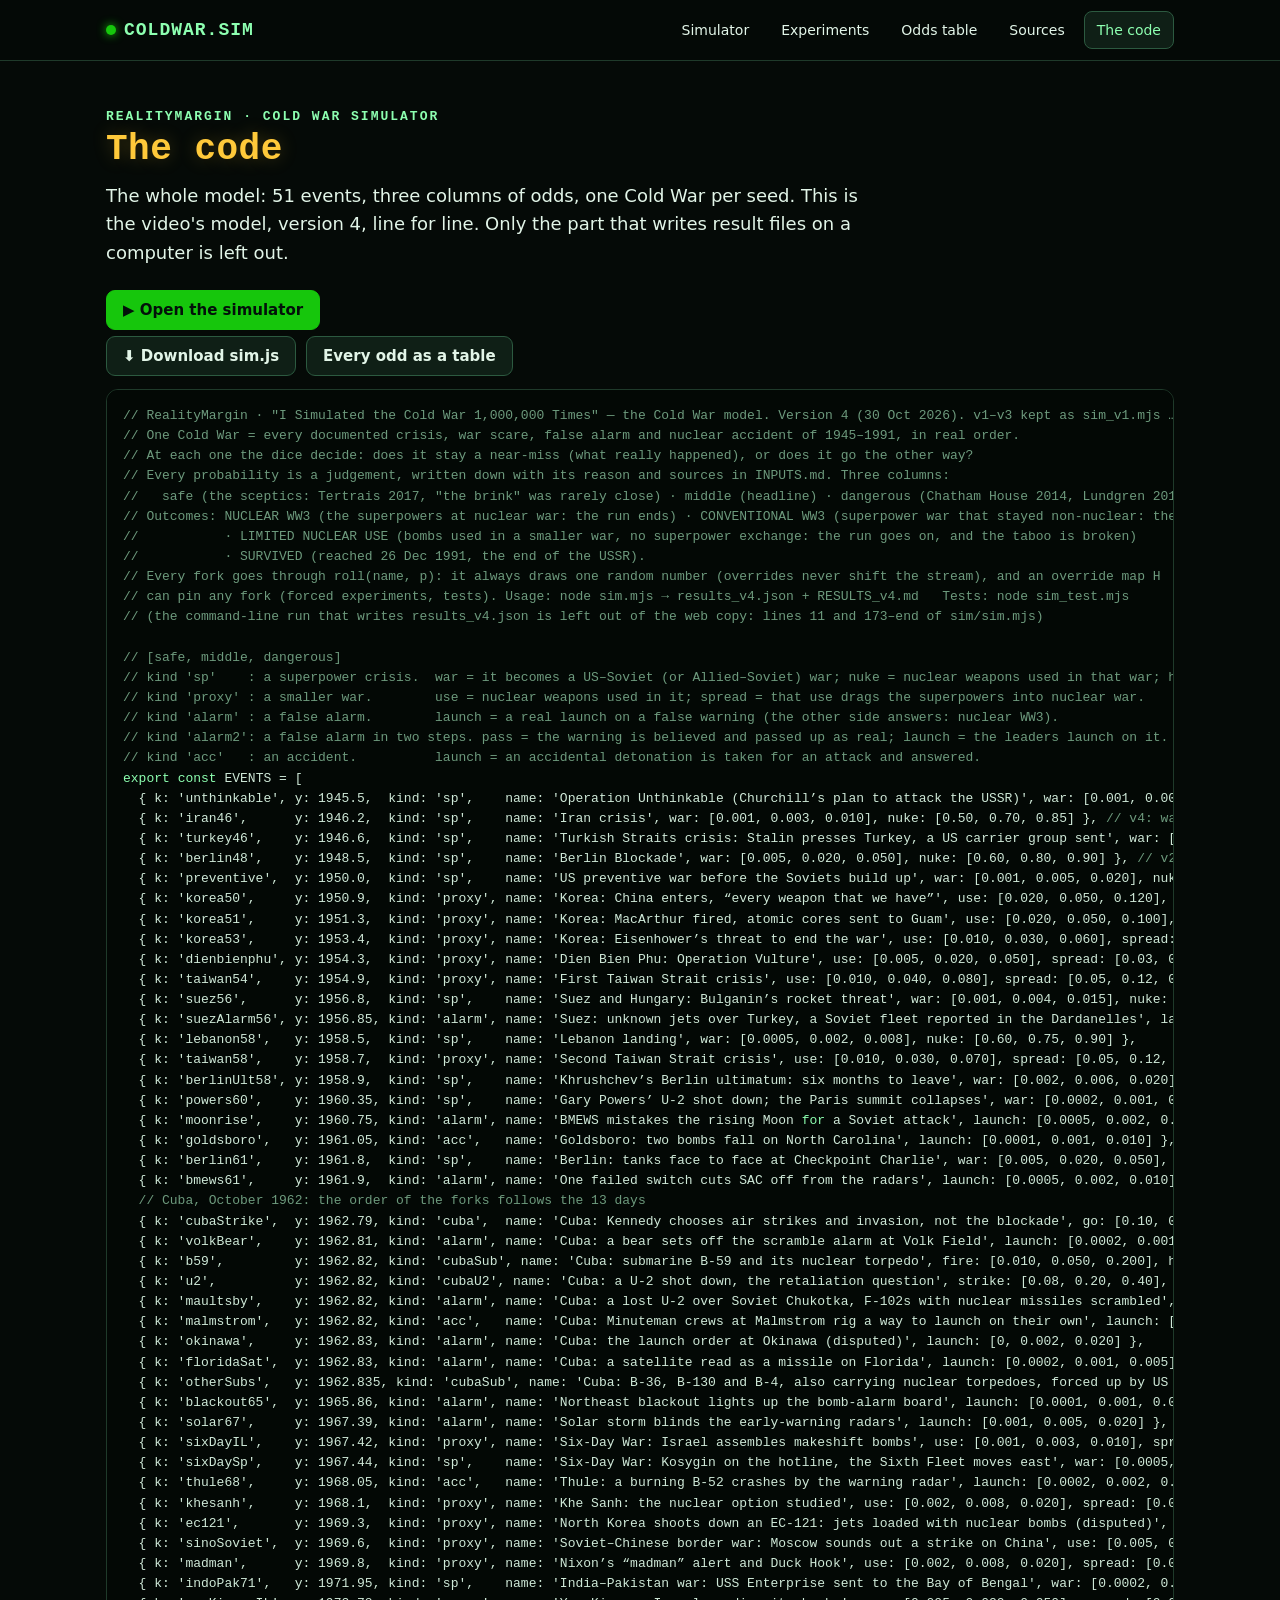
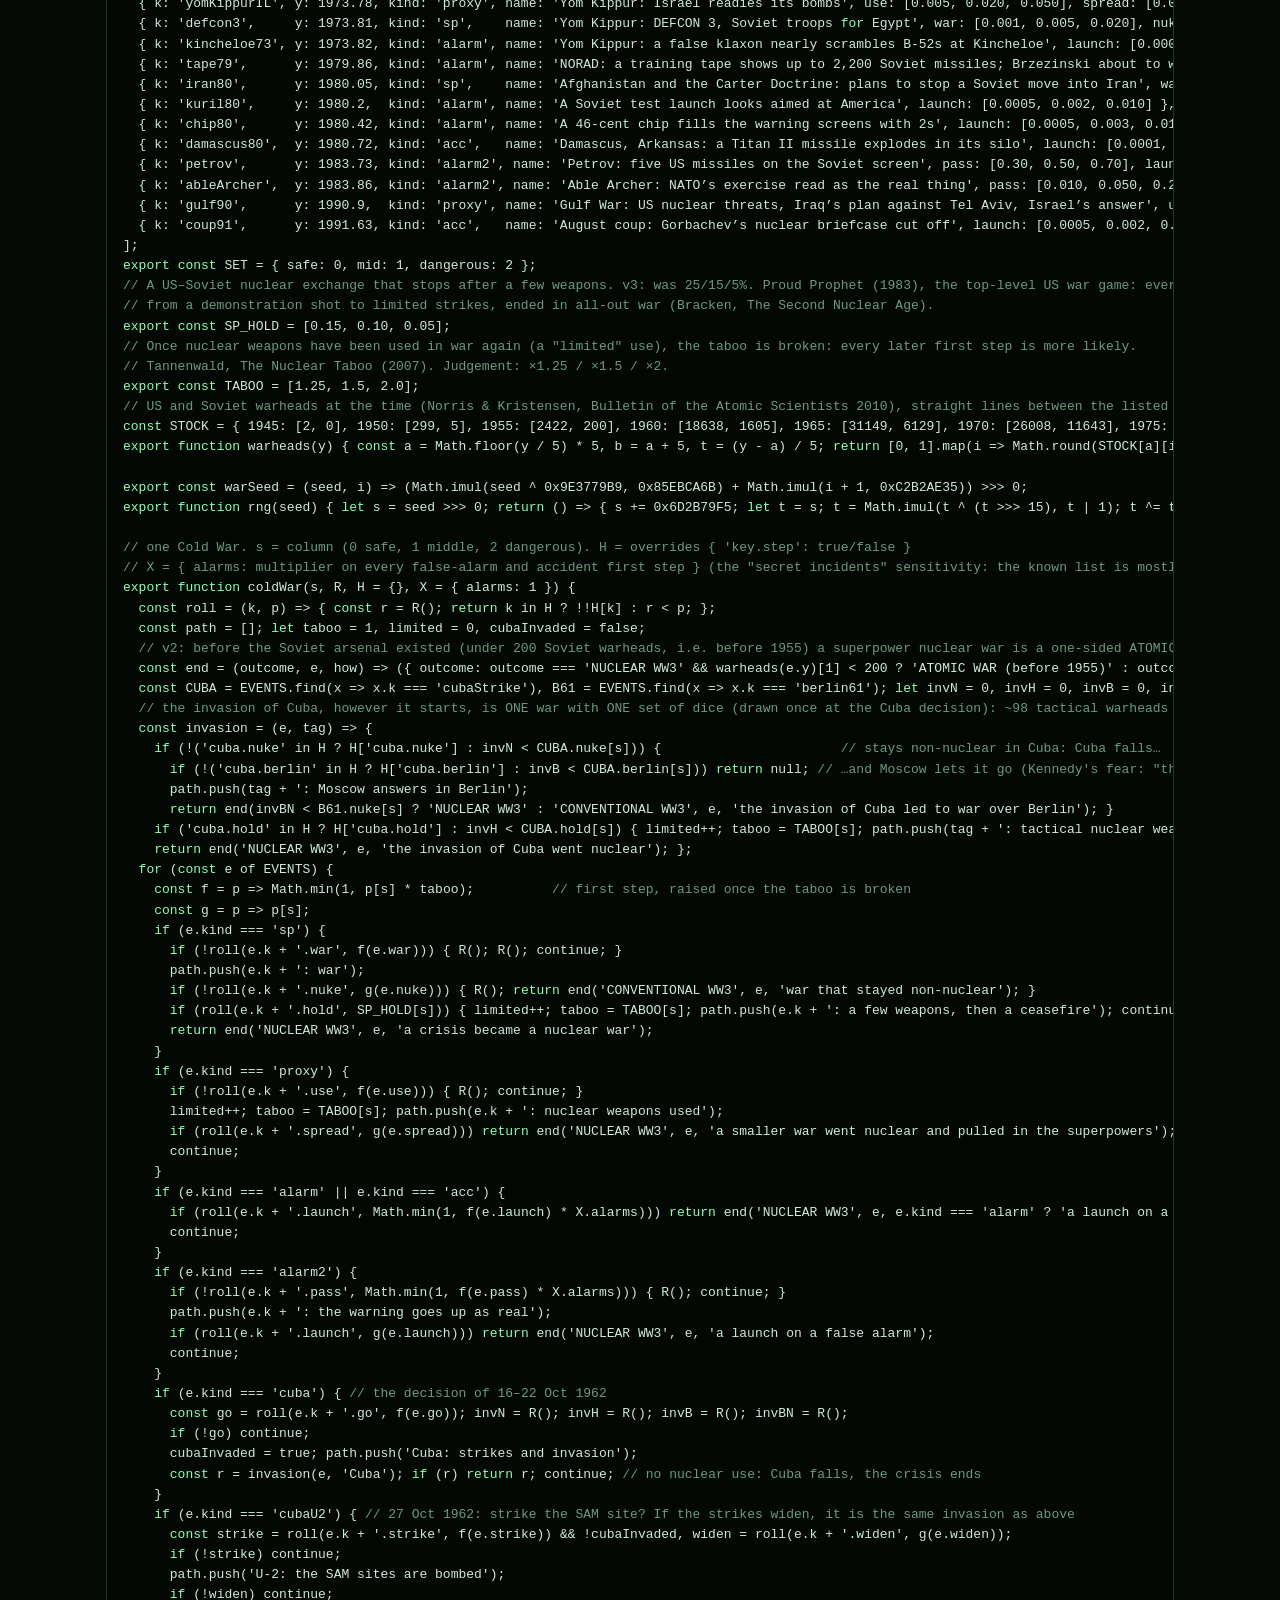
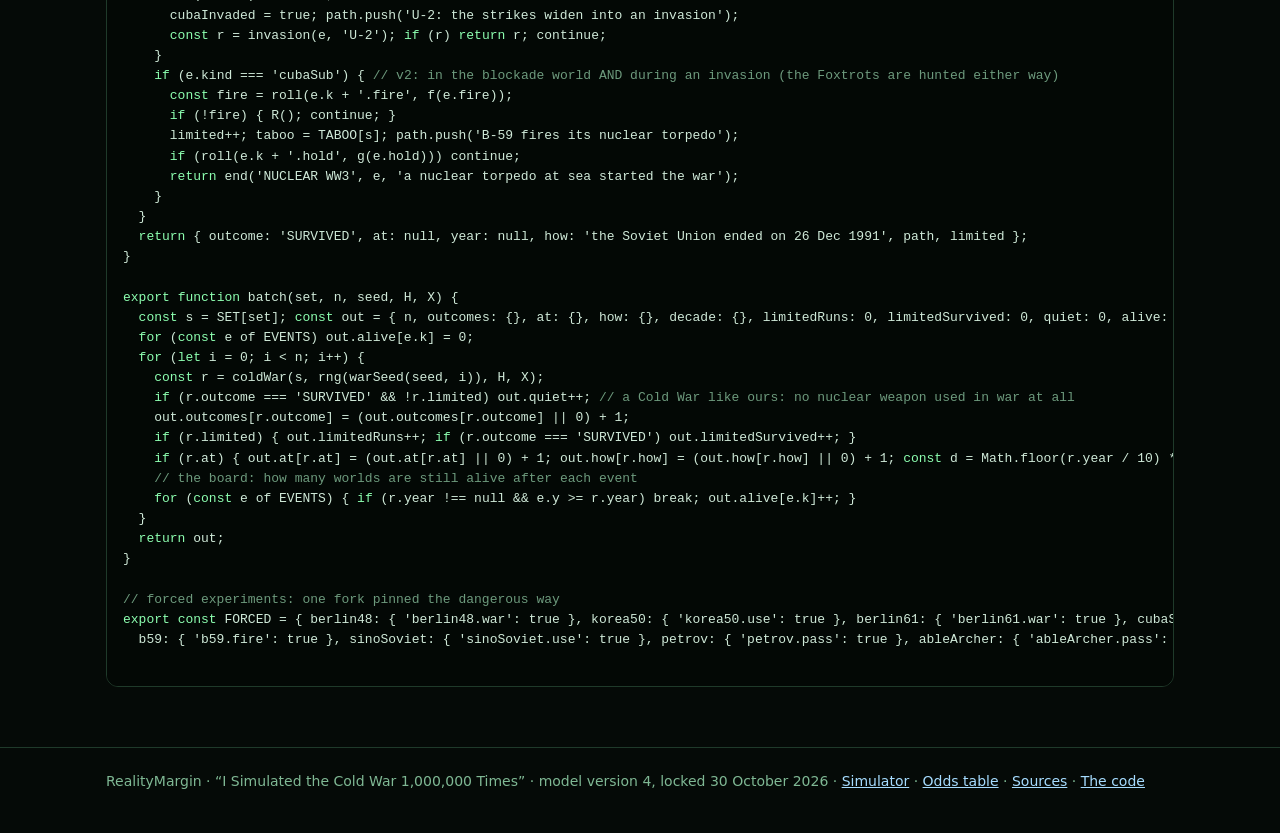
==== run-it-yourself/code.html @ 9ee08ceb "Add files via upload" ====
<!doctype html>
<html lang="en"><head><meta charset="utf-8"><meta name="viewport" content="width=device-width, initial-scale=1"><title>The code · Cold War Simulator</title>
<link rel="icon" href="data:image/svg+xml,%3Csvg xmlns='http://www.w3.org/2000/svg' viewBox='0 0 32 32'%3E%3Crect width='32' height='32' rx='6' fill='%23050a07'/%3E%3Cpath d='M6 22h20M10 22V12M16 22V7M22 22v-6' stroke='%238dffb0' stroke-width='3' stroke-linecap='round'/%3E%3C/svg%3E"><link rel="stylesheet" href="site.css"></head><body>
<header class="nav"><div class="wrap navin"><a class="brand" href="index.html"><span class="dot"></span>COLDWAR.SIM</a><nav><a class="navbtn" href="index.html">Simulator</a><a class="navbtn" href="index.html#experiments">Experiments</a><a class="navbtn" href="odds.html">Odds table</a><a class="navbtn" href="sources.html">Sources</a><a class="navbtn on" href="code.html">The code</a></nav></div></header>
<main class="wrap doc"><section class="hero" style="padding-bottom:0"><p class="kicker">REALITYMARGIN · COLD WAR SIMULATOR</p><h1>The code</h1><p class="lead">The whole model: 51 events, three columns of odds, one Cold War per seed. This is the video's model, version 4, line for line. Only the part that writes result files on a computer is left out.</p>
<div class="row"><a class="btn primary" href="index.html#sim">▶ Open the simulator</a></div></section>
<div class="row" style="margin:6px 0 12px"><a class="btn" href="sim.js" download>⬇ Download sim.js</a><a class="btn" href="odds.html">Every odd as a table</a></div><pre class="code"><span class="c">// RealityMargin · "I Simulated the Cold War 1,000,000 Times" — the Cold War model. Version 4 (30 Oct 2026). v1–v3 kept as sim_v1.mjs … sim_v3.mjs.</span>
<span class="c">// One Cold War = every documented crisis, war scare, false alarm and nuclear accident of 1945–1991, in real order.</span>
<span class="c">// At each one the dice decide: does it stay a near-miss (what really happened), or does it go the other way?</span>
<span class="c">// Every probability is a judgement, written down with its reason and sources in INPUTS.md. Three columns:</span>
<span class="c">//   safe (the sceptics: Tertrais 2017, "the brink" was rarely close) · middle (headline) · dangerous (Chatham House 2014, Lundgren 2013).</span>
<span class="c">// Outcomes: NUCLEAR WW3 (the superpowers at nuclear war: the run ends) · CONVENTIONAL WW3 (superpower war that stayed non-nuclear: the run ends)</span>
<span class="c">//           · LIMITED NUCLEAR USE (bombs used in a smaller war, no superpower exchange: the run goes on, and the taboo is broken)</span>
<span class="c">//           · SURVIVED (reached 26 Dec 1991, the end of the USSR).</span>
<span class="c">// Every fork goes through roll(name, p): it always draws one random number (overrides never shift the stream), and an override map H</span>
<span class="c">// can pin any fork (forced experiments, tests). Usage: node sim.mjs → results_v4.json + RESULTS_v4.md   Tests: node sim_test.mjs</span>
<span class="c">// (the command-line run that writes results_v4.json is left out of the web copy: lines 11 and 173–end of sim/sim.mjs)</span>

<span class="c">// [safe, middle, dangerous]</span>
<span class="c">// kind 'sp'    : a superpower crisis.  war = it becomes a US–Soviet (or Allied–Soviet) war; nuke = nuclear weapons used in that war; hold = the exchange stops after a few weapons.</span>
<span class="c">// kind 'proxy' : a smaller war.        use = nuclear weapons used in it; spread = that use drags the superpowers into nuclear war.</span>
<span class="c">// kind 'alarm' : a false alarm.        launch = a real launch on a false warning (the other side answers: nuclear WW3).</span>
<span class="c">// kind 'alarm2': a false alarm in two steps. pass = the warning is believed and passed up as real; launch = the leaders launch on it.</span>
<span class="c">// kind 'acc'   : an accident.          launch = an accidental detonation is taken for an attack and answered.</span>
<span class="k">export</span> <span class="k">const</span> EVENTS = [
  { k: 'unthinkable', y: 1945.5,  kind: 'sp',    name: 'Operation Unthinkable (Churchill’s plan to attack the USSR)', war: [0.001, 0.003, 0.010], nuke: [0.60, 0.80, 0.90] },
  { k: 'iran46',      y: 1946.2,  kind: 'sp',    name: 'Iran crisis', war: [0.001, 0.003, 0.010], nuke: [0.50, 0.70, 0.85] }, <span class="c">// v4: war 0.5%→0.3% (Truman's "ultimatum" never existed; settled by diplomacy by May 1946)</span>
  { k: 'turkey46',    y: 1946.6,  kind: 'sp',    name: 'Turkish Straits crisis: Stalin presses Turkey, a US carrier group sent', war: [0.0005, 0.002, 0.008], nuke: [0.50, 0.70, 0.85] }, <span class="c">// v3 new (Tertrais 2017 crisis list)</span>
  { k: 'berlin48',    y: 1948.5,  kind: 'sp',    name: 'Berlin Blockade', war: [0.005, 0.020, 0.050], nuke: [0.60, 0.80, 0.90] }, <span class="c">// v2: was 1/3/6% (no shot was ever fired at the airlift)</span>
  { k: 'preventive',  y: 1950.0,  kind: 'sp',    name: 'US preventive war before the Soviets build up', war: [0.001, 0.005, 0.020], nuke: [1, 1, 1] }, <span class="c">// v2: was 0.2/1/3%</span>
  { k: 'korea50',     y: 1950.9,  kind: 'proxy', name: 'Korea: China enters, “every weapon that we have”', use: [0.020, 0.050, 0.120], spread: [0.05, 0.15, 0.30] }, <span class="c">// v2: use was 3/7/15% (no bombs sent to Korea in 1950). v3: spread was 10/20/35% (Stalin kept his airmen covert)</span>
  { k: 'korea51',     y: 1951.3,  kind: 'proxy', name: 'Korea: MacArthur fired, atomic cores sent to Guam', use: [0.020, 0.050, 0.100], spread: [0.05, 0.15, 0.30] }, <span class="c">// v3: spread as above</span>
  { k: 'korea53',     y: 1953.4,  kind: 'proxy', name: 'Korea: Eisenhower’s threat to end the war', use: [0.010, 0.030, 0.060], spread: [0.05, 0.12, 0.25] },
  { k: 'dienbienphu', y: 1954.3,  kind: 'proxy', name: 'Dien Bien Phu: Operation Vulture', use: [0.005, 0.020, 0.050], spread: [0.03, 0.08, 0.15] }, <span class="c">// v4: use 3%→2% (Eisenhower required Britain and Congress; Britain refused)</span>
  { k: 'taiwan54',    y: 1954.9,  kind: 'proxy', name: 'First Taiwan Strait crisis', use: [0.010, 0.040, 0.080], spread: [0.05, 0.12, 0.25] },
  { k: 'suez56',      y: 1956.8,  kind: 'sp',    name: 'Suez and Hungary: Bulganin’s rocket threat', war: [0.001, 0.004, 0.015], nuke: [0.60, 0.75, 0.90] },
  { k: 'suezAlarm56', y: 1956.85, kind: 'alarm', name: 'Suez: unknown jets over Turkey, a Soviet fleet reported in the Dardanelles', launch: [0.0002, 0.001, 0.005] }, <span class="c">// v3 new (NORAD's simultaneous false reports, 5 Nov 1956)</span>
  { k: 'lebanon58',   y: 1958.5,  kind: 'sp',    name: 'Lebanon landing', war: [0.0005, 0.002, 0.008], nuke: [0.60, 0.75, 0.90] },
  { k: 'taiwan58',    y: 1958.7,  kind: 'proxy', name: 'Second Taiwan Strait crisis', use: [0.010, 0.030, 0.070], spread: [0.05, 0.12, 0.25] },
  { k: 'berlinUlt58', y: 1958.9,  kind: 'sp',    name: 'Khrushchev’s Berlin ultimatum: six months to leave', war: [0.002, 0.006, 0.020], nuke: [0.60, 0.75, 0.90] }, <span class="c">// v3 new</span>
  { k: 'powers60',    y: 1960.35, kind: 'sp',    name: 'Gary Powers’ U-2 shot down; the Paris summit collapses', war: [0.0002, 0.001, 0.005], nuke: [0.60, 0.75, 0.90] }, <span class="c">// v3 new</span>
  { k: 'moonrise',    y: 1960.75, kind: 'alarm', name: 'BMEWS mistakes the rising Moon <span class="k">for</span> a Soviet attack', launch: [0.0005, 0.002, 0.010] },
  { k: 'goldsboro',   y: 1961.05, kind: 'acc',   name: 'Goldsboro: two bombs fall on North Carolina', launch: [0.0001, 0.001, 0.010] },
  { k: 'berlin61',    y: 1961.8,  kind: 'sp',    name: 'Berlin: tanks face to face at Checkpoint Charlie', war: [0.005, 0.020, 0.050], nuke: [0.60, 0.75, 0.90] },
  { k: 'bmews61',     y: 1961.9,  kind: 'alarm', name: 'One failed switch cuts SAC off from the radars', launch: [0.0005, 0.002, 0.010] },
  <span class="c">// Cuba, October 1962: the order of the forks follows the 13 days</span>
  { k: 'cubaStrike',  y: 1962.79, kind: 'cuba',  name: 'Cuba: Kennedy chooses air strikes and invasion, not the blockade', go: [0.10, 0.25, 0.40], nuke: [0.20, 0.40, 0.65], hold: [0.40, 0.25, 0.15], berlin: [0.05, 0.15, 0.30] }, <span class="c">// v3: nuke was 15/35/60% (NSA: "most definitely" used if US troops landed; Moscow's 27 Oct no-use order pulls it down). berlin = after a non-nuclear invasion, Moscow answers in Berlin // nuke and hold are shared by every road into an invasion</span>
  { k: 'volkBear',    y: 1962.81, kind: 'alarm', name: 'Cuba: a bear sets off the scramble alarm at Volk Field', launch: [0.0002, 0.001, 0.005] },
  { k: 'b59',         y: 1962.82, kind: 'cubaSub', name: 'Cuba: submarine B-59 and its nuclear torpedo', fire: [0.010, 0.050, 0.200], hold: [0.50, 0.35, 0.20] },
  { k: 'u2',          y: 1962.82, kind: 'cubaU2', name: 'Cuba: a U-2 shot down, the retaliation question', strike: [0.08, 0.20, 0.40], widen: [0.20, 0.35, 0.50] }, <span class="c">// v2: same invasion dice as cubaStrike. v3: strike was 5/15/30% — the ExComm had agreed IN ADVANCE to hit the SAM site</span>
  { k: 'maultsby',    y: 1962.82, kind: 'alarm', name: 'Cuba: a lost U-2 over Soviet Chukotka, F-102s with nuclear missiles scrambled', launch: [0.0005, 0.003, 0.015] }, <span class="c">// v3 new (27 Oct 1962; Khrushchev's letter of 28 Oct)</span>
  { k: 'malmstrom',   y: 1962.82, kind: 'acc',   name: 'Cuba: Minuteman crews at Malmstrom rig a way to launch on their own', launch: [0.0001, 0.0005, 0.003] }, <span class="c">// v3 new (Sagan 1993)</span>
  { k: 'okinawa',     y: 1962.83, kind: 'alarm', name: 'Cuba: the launch order at Okinawa (disputed)', launch: [0, 0.002, 0.020] },
  { k: 'floridaSat',  y: 1962.83, kind: 'alarm', name: 'Cuba: a satellite read as a missile on Florida', launch: [0.0002, 0.001, 0.005] },
  { k: 'otherSubs',   y: 1962.835, kind: 'cubaSub', name: 'Cuba: B-36, B-130 and B-4, also carrying nuclear torpedoes, forced up by US ships', fire: [0.002, 0.010, 0.050], hold: [0.50, 0.35, 0.20] }, <span class="c">// v4 new: hunted after the 28 Oct deal, so lower than B-59 (NSA EBB 75)</span>
  { k: 'blackout65',  y: 1965.86, kind: 'alarm', name: 'Northeast blackout lights up the bomb-alarm board', launch: [0.0001, 0.001, 0.005] },
  { k: 'solar67',     y: 1967.39, kind: 'alarm', name: 'Solar storm blinds the early-warning radars', launch: [0.001, 0.005, 0.020] },
  { k: 'sixDayIL',    y: 1967.42, kind: 'proxy', name: 'Six-Day War: Israel assembles makeshift bombs', use: [0.001, 0.003, 0.010], spread: [0.02, 0.05, 0.10] }, <span class="c">// v3 new (Cohen 2007)</span>
  { k: 'sixDaySp',    y: 1967.44, kind: 'sp',    name: 'Six-Day War: Kosygin on the hotline, the Sixth Fleet moves east', war: [0.0005, 0.002, 0.008], nuke: [0.60, 0.75, 0.90] }, <span class="c">// v3 new</span>
  { k: 'thule68',     y: 1968.05, kind: 'acc',   name: 'Thule: a burning B-52 crashes by the warning radar', launch: [0.0002, 0.002, 0.010] },
  { k: 'khesanh',     y: 1968.1,  kind: 'proxy', name: 'Khe Sanh: the nuclear option studied', use: [0.002, 0.008, 0.020], spread: [0.02, 0.05, 0.10] },
  { k: 'ec121',       y: 1969.3,  kind: 'proxy', name: 'North Korea shoots down an EC-121: jets loaded with nuclear bombs (disputed)', use: [0.001, 0.005, 0.015], spread: [0.02, 0.05, 0.10] }, <span class="c">// v3 new (account disputed)</span>
  { k: 'sinoSoviet',  y: 1969.6,  kind: 'proxy', name: 'Soviet–Chinese border war: Moscow sounds out a strike on China', use: [0.005, 0.030, 0.080], spread: [0.02, 0.05, 0.12] }, <span class="c">// v4: use 4%→3% (most scholars read Moscow's soundings as coercion; Mao still fled Beijing)</span>
  { k: 'madman',      y: 1969.8,  kind: 'proxy', name: 'Nixon’s “madman” alert and Duck Hook', use: [0.002, 0.008, 0.020], spread: [0.03, 0.08, 0.15] },
  { k: 'indoPak71',   y: 1971.95, kind: 'sp',    name: 'India–Pakistan war: USS Enterprise sent to the Bay of Bengal', war: [0.0002, 0.001, 0.004], nuke: [0.60, 0.75, 0.90] }, <span class="c">// v3 new</span>
  { k: 'yomKippurIL', y: 1973.78, kind: 'proxy', name: 'Yom Kippur: Israel readies its bombs', use: [0.005, 0.020, 0.050], spread: [0.03, 0.08, 0.15] },
  { k: 'defcon3',     y: 1973.81, kind: 'sp',    name: 'Yom Kippur: DEFCON 3, Soviet troops <span class="k">for</span> Egypt', war: [0.001, 0.005, 0.020], nuke: [0.60, 0.75, 0.90] },
  { k: 'kincheloe73', y: 1973.82, kind: 'alarm', name: 'Yom Kippur: a false klaxon nearly scrambles B-52s at Kincheloe', launch: [0.0001, 0.0005, 0.003] }, <span class="c">// v3 new</span>
  { k: 'tape79',      y: 1979.86, kind: 'alarm', name: 'NORAD: a training tape shows up to 2,200 Soviet missiles; Brzezinski about to wake Carter', launch: [0.001, 0.005, 0.020] }, <span class="c">// v3: label corrected (the 2,200 story is 9 Nov 1979)</span>
  { k: 'iran80',      y: 1980.05, kind: 'sp',    name: 'Afghanistan and the Carter Doctrine: plans to stop a Soviet move into Iran', war: [0.0005, 0.002, 0.008], nuke: [0.60, 0.75, 0.90] }, <span class="c">// v3 new (GCRI: plans included nuclear force)</span>
  { k: 'kuril80',     y: 1980.2,  kind: 'alarm', name: 'A Soviet test launch looks aimed at America', launch: [0.0005, 0.002, 0.010] },
  { k: 'chip80',      y: 1980.42, kind: 'alarm', name: 'A 46-cent chip fills the warning screens with 2s', launch: [0.0005, 0.003, 0.015] }, <span class="c">// v4: 0.5%→0.3% (caught within minutes by comparing sensors; never reached the President)</span>
  { k: 'damascus80',  y: 1980.72, kind: 'acc',   name: 'Damascus, Arkansas: a Titan II missile explodes in its silo', launch: [0.0001, 0.0005, 0.002] },
  { k: 'petrov',      y: 1983.73, kind: 'alarm2', name: 'Petrov: five US missiles on the Soviet screen', pass: [0.30, 0.50, 0.70], launch: [0.010, 0.040, 0.140] },
  { k: 'ableArcher',  y: 1983.86, kind: 'alarm2', name: 'Able Archer: NATO’s exercise read as the real thing', pass: [0.010, 0.050, 0.200], launch: [0.050, 0.100, 0.200] }, <span class="c">// v4: pass 8%→5% (Miles 2020: Pact archives show calm, no pre-emption considered; PFIAB 1990 keeps it above zero) // v4: launch 12%→10%</span>
  { k: 'gulf90',      y: 1990.9,  kind: 'proxy', name: 'Gulf War: US nuclear threats, Iraq’s plan against Tel Aviv, Israel’s answer', use: [0.002, 0.006, 0.020], spread: [0.002, 0.005, 0.020] }, <span class="c">// v3: was 0.1/0.3/1%; adds the Israel–Iraq road // v4: spread 2%→0.5% (the USSR of 1991 would not go to nuclear war over Iraq)</span>
  { k: 'coup91',      y: 1991.63, kind: 'acc',   name: 'August coup: Gorbachev’s nuclear briefcase cut off', launch: [0.0005, 0.002, 0.010] },
];
<span class="k">export</span> <span class="k">const</span> SET = { safe: 0, mid: 1, dangerous: 2 };
<span class="c">// A US–Soviet nuclear exchange that stops after a few weapons. v3: was 25/15/5%. Proud Prophet (1983), the top-level US war game: every road tried,</span>
<span class="c">// from a demonstration shot to limited strikes, ended in all-out war (Bracken, The Second Nuclear Age).</span>
<span class="k">export</span> <span class="k">const</span> SP_HOLD = [0.15, 0.10, 0.05];
<span class="c">// Once nuclear weapons have been used in war again (a "limited" use), the taboo is broken: every later first step is more likely.</span>
<span class="c">// Tannenwald, The Nuclear Taboo (2007). Judgement: ×1.25 / ×1.5 / ×2.</span>
<span class="k">export</span> <span class="k">const</span> TABOO = [1.25, 1.5, 2.0];
<span class="c">// US and Soviet warheads at the time (Norris &amp; Kristensen, Bulletin of the Atomic Scientists 2010), straight lines between the listed years</span>
<span class="k">const</span> STOCK = { 1945: [2, 0], 1950: [299, 5], 1955: [2422, 200], 1960: [18638, 1605], 1965: [31149, 6129], 1970: [26008, 11643], 1975: [27519, 19055], 1980: [23368, 30062], 1985: [21392, 39197], 1990: [10904, 37000], 1995: [10904, 37000] };
<span class="k">export</span> <span class="k">function</span> warheads(y) { <span class="k">const</span> a = Math.floor(y / 5) * 5, b = a + 5, t = (y - a) / 5; <span class="k">return</span> [0, 1].map(i =&gt; Math.round(STOCK[a][i] + (STOCK[b][i] - STOCK[a][i]) * t)); }

<span class="k">export</span> <span class="k">const</span> warSeed = (seed, i) =&gt; (Math.imul(seed ^ 0x9E3779B9, 0x85EBCA6B) + Math.imul(i + 1, 0xC2B2AE35)) &gt;&gt;&gt; 0;
<span class="k">export</span> <span class="k">function</span> rng(seed) { <span class="k">let</span> s = seed &gt;&gt;&gt; 0; <span class="k">return</span> () =&gt; { s += 0x6D2B79F5; <span class="k">let</span> t = s; t = Math.imul(t ^ (t &gt;&gt;&gt; 15), t | 1); t ^= t + Math.imul(t ^ (t &gt;&gt;&gt; 7), t | 61); <span class="k">return</span> ((t ^ (t &gt;&gt;&gt; 14)) &gt;&gt;&gt; 0) / 4294967296; }; }

<span class="c">// one Cold War. s = column (0 safe, 1 middle, 2 dangerous). H = overrides { 'key.step': true/false }</span>
<span class="c">// X = { alarms: multiplier on every false-alarm and accident first step } (the "secret incidents" sensitivity: the known list is mostly US-declassified)</span>
<span class="k">export</span> <span class="k">function</span> coldWar(s, R, H = {}, X = { alarms: 1 }) {
  <span class="k">const</span> roll = (k, p) =&gt; { <span class="k">const</span> r = R(); <span class="k">return</span> k in H ? !!H[k] : r &lt; p; };
  <span class="k">const</span> path = []; <span class="k">let</span> taboo = 1, limited = 0, cubaInvaded = false;
  <span class="c">// v2: before the Soviet arsenal existed (under 200 Soviet warheads, i.e. before 1955) a superpower nuclear war is a one-sided ATOMIC WAR, not the end of the world</span>
  <span class="k">const</span> end = (outcome, e, how) =&gt; ({ outcome: outcome === 'NUCLEAR WW3' &amp;&amp; warheads(e.y)[1] &lt; 200 ? 'ATOMIC WAR (before 1955)' : outcome, at: e.k, year: e.y, how, path, limited, warheads: warheads(e.y) });
  <span class="k">const</span> CUBA = EVENTS.find(x =&gt; x.k === 'cubaStrike'), B61 = EVENTS.find(x =&gt; x.k === 'berlin61'); <span class="k">let</span> invN = 0, invH = 0, invB = 0, invBN = 0;
  <span class="c">// the invasion of Cuba, however it starts, is ONE war with ONE set of dice (drawn once at the Cuba decision): ~98 tactical warheads on the island</span>
  <span class="k">const</span> invasion = (e, tag) =&gt; {
    <span class="k">if</span> (!('cuba.nuke' in H ? H['cuba.nuke'] : invN &lt; CUBA.nuke[s])) {                       <span class="c">// stays non-nuclear in Cuba: Cuba falls…</span>
      <span class="k">if</span> (!('cuba.berlin' in H ? H['cuba.berlin'] : invB &lt; CUBA.berlin[s])) <span class="k">return</span> null; <span class="c">// …and Moscow lets it go (Kennedy's fear: "they'll take Berlin")</span>
      path.push(tag + ': Moscow answers in Berlin');
      <span class="k">return</span> end(invBN &lt; B61.nuke[s] ? 'NUCLEAR WW3' : 'CONVENTIONAL WW3', e, 'the invasion of Cuba led to war over Berlin'); }
    <span class="k">if</span> ('cuba.hold' in H ? H['cuba.hold'] : invH &lt; CUBA.hold[s]) { limited++; taboo = TABOO[s]; path.push(tag + ': tactical nuclear weapons used, then a ceasefire'); <span class="k">return</span> null; }
    <span class="k">return</span> end('NUCLEAR WW3', e, 'the invasion of Cuba went nuclear'); };
  <span class="k">for</span> (<span class="k">const</span> e of EVENTS) {
    <span class="k">const</span> f = p =&gt; Math.min(1, p[s] * taboo);          <span class="c">// first step, raised once the taboo is broken</span>
    <span class="k">const</span> g = p =&gt; p[s];
    <span class="k">if</span> (e.kind === 'sp') {
      <span class="k">if</span> (!roll(e.k + '.war', f(e.war))) { R(); R(); continue; }
      path.push(e.k + ': war');
      <span class="k">if</span> (!roll(e.k + '.nuke', g(e.nuke))) { R(); <span class="k">return</span> end('CONVENTIONAL WW3', e, 'war that stayed non-nuclear'); }
      <span class="k">if</span> (roll(e.k + '.hold', SP_HOLD[s])) { limited++; taboo = TABOO[s]; path.push(e.k + ': a few weapons, then a ceasefire'); continue; }
      <span class="k">return</span> end('NUCLEAR WW3', e, 'a crisis became a nuclear war');
    }
    <span class="k">if</span> (e.kind === 'proxy') {
      <span class="k">if</span> (!roll(e.k + '.use', f(e.use))) { R(); continue; }
      limited++; taboo = TABOO[s]; path.push(e.k + ': nuclear weapons used');
      <span class="k">if</span> (roll(e.k + '.spread', g(e.spread))) <span class="k">return</span> end('NUCLEAR WW3', e, 'a smaller war went nuclear and pulled in the superpowers');
      continue;
    }
    <span class="k">if</span> (e.kind === 'alarm' || e.kind === 'acc') {
      <span class="k">if</span> (roll(e.k + '.launch', Math.min(1, f(e.launch) * X.alarms))) <span class="k">return</span> end('NUCLEAR WW3', e, e.kind === 'alarm' ? 'a launch on a false alarm' : 'an accident taken <span class="k">for</span> an attack');
      continue;
    }
    <span class="k">if</span> (e.kind === 'alarm2') {
      <span class="k">if</span> (!roll(e.k + '.pass', Math.min(1, f(e.pass) * X.alarms))) { R(); continue; }
      path.push(e.k + ': the warning goes up as real');
      <span class="k">if</span> (roll(e.k + '.launch', g(e.launch))) <span class="k">return</span> end('NUCLEAR WW3', e, 'a launch on a false alarm');
      continue;
    }
    <span class="k">if</span> (e.kind === 'cuba') { <span class="c">// the decision of 16–22 Oct 1962</span>
      <span class="k">const</span> go = roll(e.k + '.go', f(e.go)); invN = R(); invH = R(); invB = R(); invBN = R();
      <span class="k">if</span> (!go) continue;
      cubaInvaded = true; path.push('Cuba: strikes and invasion');
      <span class="k">const</span> r = invasion(e, 'Cuba'); <span class="k">if</span> (r) <span class="k">return</span> r; continue; <span class="c">// no nuclear use: Cuba falls, the crisis ends</span>
    }
    <span class="k">if</span> (e.kind === 'cubaU2') { <span class="c">// 27 Oct 1962: strike the SAM site? If the strikes widen, it is the same invasion as above</span>
      <span class="k">const</span> strike = roll(e.k + '.strike', f(e.strike)) &amp;&amp; !cubaInvaded, widen = roll(e.k + '.widen', g(e.widen));
      <span class="k">if</span> (!strike) continue;
      path.push('U-2: the SAM sites are bombed');
      <span class="k">if</span> (!widen) continue;
      cubaInvaded = true; path.push('U-2: the strikes widen into an invasion');
      <span class="k">const</span> r = invasion(e, 'U-2'); <span class="k">if</span> (r) <span class="k">return</span> r; continue;
    }
    <span class="k">if</span> (e.kind === 'cubaSub') { <span class="c">// v2: in the blockade world AND during an invasion (the Foxtrots are hunted either way)</span>
      <span class="k">const</span> fire = roll(e.k + '.fire', f(e.fire));
      <span class="k">if</span> (!fire) { R(); continue; }
      limited++; taboo = TABOO[s]; path.push('B-59 fires its nuclear torpedo');
      <span class="k">if</span> (roll(e.k + '.hold', g(e.hold))) continue;
      <span class="k">return</span> end('NUCLEAR WW3', e, 'a nuclear torpedo at sea started the war');
    }
  }
  <span class="k">return</span> { outcome: 'SURVIVED', at: null, year: null, how: 'the Soviet Union ended on 26 Dec 1991', path, limited };
}

<span class="k">export</span> <span class="k">function</span> batch(set, n, seed, H, X) {
  <span class="k">const</span> s = SET[set]; <span class="k">const</span> out = { n, outcomes: {}, at: {}, how: {}, decade: {}, limitedRuns: 0, limitedSurvived: 0, quiet: 0, alive: {} };
  <span class="k">for</span> (<span class="k">const</span> e of EVENTS) out.alive[e.k] = 0;
  <span class="k">for</span> (<span class="k">let</span> i = 0; i &lt; n; i++) {
    <span class="k">const</span> r = coldWar(s, rng(warSeed(seed, i)), H, X);
    <span class="k">if</span> (r.outcome === 'SURVIVED' &amp;&amp; !r.limited) out.quiet++; <span class="c">// a Cold War like ours: no nuclear weapon used in war at all</span>
    out.outcomes[r.outcome] = (out.outcomes[r.outcome] || 0) + 1;
    <span class="k">if</span> (r.limited) { out.limitedRuns++; <span class="k">if</span> (r.outcome === 'SURVIVED') out.limitedSurvived++; }
    <span class="k">if</span> (r.at) { out.at[r.at] = (out.at[r.at] || 0) + 1; out.how[r.how] = (out.how[r.how] || 0) + 1; <span class="k">const</span> d = Math.floor(r.year / 10) * 10 + 's'; out.decade[d] = (out.decade[d] || 0) + 1; }
    <span class="c">// the board: how many worlds are still alive after each event</span>
    <span class="k">for</span> (<span class="k">const</span> e of EVENTS) { <span class="k">if</span> (r.year !== null &amp;&amp; e.y &gt;= r.year) break; out.alive[e.k]++; }
  }
  <span class="k">return</span> out;
}

<span class="c">// forced experiments: one fork pinned the dangerous way</span>
<span class="k">export</span> <span class="k">const</span> FORCED = { berlin48: { 'berlin48.war': true }, korea50: { 'korea50.use': true }, berlin61: { 'berlin61.war': true }, cubaStrike: { 'cubaStrike.go': true }, u2: { 'u2.strike': true },
  b59: { 'b59.fire': true }, sinoSoviet: { 'sinoSoviet.use': true }, petrov: { 'petrov.pass': true }, ableArcher: { 'ableArcher.pass': true } };

</pre></main>
<footer class="foot"><div class="wrap">RealityMargin · “I Simulated the Cold War 1,000,000 Times” · model version 4, locked 30 October 2026 · <a href="index.html">Simulator</a> · <a href="odds.html">Odds table</a> · <a href="sources.html">Sources</a> · <a href="code.html">The code</a></div></footer>
</body></html>
---- run-it-yourself/site.css ----
/* Cold War Simulator — shared style for every page (simulator, odds table, sources, code) */
:root { --bg: #050a07; --bg2: #08110c; --panel: #0b1610; --panel2: #0f1f16; --line: #1f3a2a; --line2: #2c5a40; --green: #8dffb0; --green2: #16c60c; --muted: #7fb894; --amber: #ffc93a; --red: #ff6a52; --blue: #a6dcff; --text: #e2f5e8;
  --mono: Consolas, "SFMono-Regular", "Lucida Console", "Courier New", monospace; --sans: system-ui, -apple-system, "Segoe UI", Roboto, Arial, sans-serif; }
* { box-sizing: border-box; }
html { scroll-behavior: smooth; scroll-padding-top: 76px; }
html, body { margin: 0; background: var(--bg); color: var(--text); font: 16px/1.6 var(--sans); }
body { background-image: radial-gradient(1200px 500px at 50% -10%, rgba(22,198,12,.10), transparent 70%); }
a { color: var(--blue); } b { color: var(--green); font-weight: 650; } i { color: var(--text); }
.wrap { max-width: 1100px; margin: 0 auto; padding: 0 16px; }
/* the navigation bar */
.nav { position: sticky; top: 0; z-index: 20; background: rgba(5,10,7,.92); backdrop-filter: blur(8px); border-bottom: 1px solid var(--line); }
.navin { display: flex; align-items: center; justify-content: space-between; gap: 12px; min-height: 60px; flex-wrap: wrap; padding-top: 8px; padding-bottom: 8px; }
.brand { font: 700 18px/1 var(--mono); color: var(--green); text-decoration: none; letter-spacing: 1px; display: flex; align-items: center; gap: 8px; }
.brand .dot { width: 10px; height: 10px; border-radius: 50%; background: var(--green2); box-shadow: 0 0 10px var(--green2); }
nav { display: flex; gap: 6px; flex-wrap: wrap; }
.navbtn { color: var(--text); text-decoration: none; font-size: 14px; padding: 7px 12px; border-radius: 8px; border: 1px solid transparent; }
.navbtn:hover { border-color: var(--line2); background: var(--panel); } .navbtn.on { background: var(--panel2); border-color: var(--line2); color: var(--green); }
/* type */
h1 { font: 700 clamp(30px, 6vw, 52px)/1.1 var(--mono); color: var(--amber); margin: 6px 0 12px; letter-spacing: .5px; text-shadow: 0 0 18px rgba(255,201,58,.25); }
h2 { font: 700 21px/1.3 var(--mono); color: var(--amber); margin: 44px 0 14px; letter-spacing: .5px; display: flex; align-items: baseline; gap: 12px; flex-wrap: wrap; }
h3 { font: 700 16px/1.3 var(--mono); color: var(--green); margin: 20px 0 6px; }
.hint { font: 400 13px var(--sans); color: var(--muted); letter-spacing: 0; }
.kicker { font: 600 13px var(--mono); color: var(--green); letter-spacing: 2px; margin: 0; }
.lead { font-size: 18px; color: var(--text); max-width: 760px; margin: 0 0 22px; }
.muted { color: var(--muted); } p { margin: 8px 0; }
.hero { padding: 48px 0 8px; }
/* buttons */
.row { display: flex; flex-wrap: wrap; gap: 10px; align-items: center; }
.btn { font: 600 15px var(--sans); color: var(--text); background: var(--panel2); border: 1px solid var(--line2); border-radius: 9px; padding: 10px 16px; cursor: pointer; text-decoration: none; display: inline-flex; align-items: center; gap: 6px; line-height: 1.2; transition: border-color .15s, background .15s, transform .05s; }
.btn:hover:not(:disabled) { border-color: var(--green); background: #13281c; } .btn:active:not(:disabled) { transform: translateY(1px); }
.btn:focus-visible, .navbtn:focus-visible, select:focus-visible, input:focus-visible, .preset:focus-visible { outline: 2px solid var(--amber); outline-offset: 2px; }
.btn.primary { background: var(--green2); color: #03110a; border-color: var(--green2); } .btn.primary:hover:not(:disabled) { background: #22e016; border-color: #22e016; }
.btn.big { font-size: 17px; padding: 13px 22px; letter-spacing: .5px; }
.btn:disabled { opacity: .45; cursor: not-allowed; }
.tag { font: 600 13px var(--mono); background: var(--panel2); border: 1px solid var(--line2); border-radius: 6px; padding: 1px 7px; white-space: nowrap; }
/* cards and panels */
.card { background: var(--panel); border: 1px solid var(--line); border-radius: 12px; padding: 18px 20px; margin: 12px 0; }
.steps { counter-reset: s; list-style: none; padding: 0; margin: 0 0 12px; display: grid; grid-template-columns: repeat(auto-fit, minmax(230px, 1fr)); gap: 12px; }
.steps li { counter-increment: s; background: var(--panel); border: 1px solid var(--line); border-radius: 12px; padding: 14px 14px 14px 54px; position: relative; font-size: 15px; }
.steps li::before { content: counter(s); position: absolute; left: 14px; top: 13px; width: 28px; height: 28px; border-radius: 50%; background: var(--amber); color: #04110a; font: 700 15px var(--mono); display: grid; place-items: center; }
.cards { display: grid; grid-template-columns: repeat(auto-fit, minmax(240px, 1fr)); gap: 12px; }
.preset { text-align: left; font: inherit; color: var(--text); background: var(--panel); border: 1px solid var(--line); border-radius: 12px; padding: 14px 16px; cursor: pointer; transition: border-color .15s, background .15s; }
.preset:hover { border-color: var(--green); background: var(--panel2); } .preset.on { border-color: var(--amber); background: #1a1a0c; }
.preset .t { font: 700 15px var(--mono); color: var(--green); display: block; margin-bottom: 4px; } .preset.on .t { color: var(--amber); }
.preset .d { font-size: 13px; color: var(--muted); display: block; } .preset .v { font: 600 13px var(--mono); color: var(--blue); display: block; margin-top: 8px; }
/* sliders */
.grid { display: grid; grid-template-columns: repeat(auto-fit, minmax(290px, 1fr)); gap: 18px 30px; }
.slider label { display: flex; justify-content: space-between; gap: 12px; color: var(--text); font-size: 14px; font-weight: 600; }
.slider label .val { font: 700 15px var(--mono); color: var(--blue); white-space: nowrap; }
.slider small { display: block; color: var(--muted); font-size: 12px; margin-top: 2px; }
input[type=range] { width: 100%; accent-color: var(--amber); margin: 8px 0 2px; height: 22px; cursor: pointer; }
/* controls */
.controls { display: grid; grid-template-columns: repeat(auto-fit, minmax(230px, 1fr)); gap: 12px; }
.controls label { display: flex; flex-direction: column; gap: 6px; font-size: 13px; color: var(--muted); font-weight: 600; }
select, input[type=number], input[type=search] { font: 15px var(--sans); color: var(--text); background: var(--panel2); border: 1px solid var(--line2); border-radius: 9px; padding: 10px 12px; }
input[type=search] { flex: 1 1 260px; min-width: 0; }
.status { margin: 14px 0 0; font: 600 14px var(--mono); color: var(--muted); }
.countline { margin: 6px 0 8px; } .counter { font: 700 clamp(30px, 6vw, 50px) var(--mono); color: var(--green); text-shadow: 0 0 12px rgba(141,255,176,.3); }
.bar { height: 10px; background: #10261a; border-radius: 6px; overflow: hidden; } .bar i { display: block; height: 100%; background: var(--green2); width: 0; transition: width .15s; }
.stack { display: flex; height: 24px; border-radius: 6px; overflow: hidden; background: #10261a; margin-top: 12px; } .stack i { display: block; height: 100%; }
.res { display: grid; grid-template-columns: 1fr auto auto auto; gap: 8px 18px; align-items: center; font-size: 15px; margin-top: 16px; }
.res .n, .res .d, .res .v { text-align: right; font-family: var(--mono); } .res .n { font-weight: 700; } .res .d { color: var(--muted); font-size: 13px; } .res .v { font-size: 13px; }
.res .h { color: var(--muted); font-size: 12px; text-align: right; text-transform: uppercase; letter-spacing: 1px; } .res .h:first-child { text-align: left; }
.res .sw { display: inline-block; width: 10px; height: 10px; border-radius: 2px; margin-right: 8px; vertical-align: middle; }
#where h3 { margin-top: 22px; } .where { display: grid; grid-template-columns: 1fr auto auto; gap: 6px 16px; font-size: 14px; } .where .n, .where .d { text-align: right; font-family: var(--mono); } .where .d { color: var(--muted); }
/* tables */
.tablewrap { overflow-x: auto; margin-top: 12px; }
table { width: 100%; border-collapse: collapse; font-size: 14px; } th, td { padding: 8px; border-bottom: 1px solid #16301f; text-align: left; vertical-align: top; }
th { color: var(--amber); font: 700 13px var(--mono); position: sticky; top: 0; background: var(--panel); } tr:hover td { background: #0e1d14; }
td input[type=number] { width: 96px; padding: 6px 8px; font-family: var(--mono); } td.y { color: var(--muted); white-space: nowrap; font-family: var(--mono); }
.changed { color: var(--amber) !important; border-color: var(--amber) !important; }
/* questions */
.faq details { background: var(--panel); border: 1px solid var(--line); border-radius: 12px; padding: 0 18px; margin: 8px 0; }
.faq summary { cursor: pointer; padding: 14px 0; font-weight: 650; color: var(--green); list-style: none; } .faq summary::before { content: "+ "; color: var(--amber); font-family: var(--mono); } .faq details[open] summary::before { content: "− "; }
.faq details p { margin: 0 0 14px; }
/* reading pages (odds, sources, code) */
.doc h1 { font-size: clamp(24px, 4.5vw, 36px); } .doc h2 { font-size: 19px; } .doc ul, .doc ol { padding-left: 22px; } .doc li { margin: 4px 0; }
.doc code { font-family: var(--mono); color: var(--blue); }
.code { background: #030805; border: 1px solid var(--line); border-radius: 12px; padding: 16px; overflow-x: auto; font: 13px/1.55 var(--mono); color: #cfe9d8; white-space: pre; tab-size: 2; }
.code .c { color: #6d9a7d; } .code .s { color: #ffd98a; } .code .k { color: #8dffb0; }
.toc { display: flex; flex-wrap: wrap; gap: 8px; margin: 10px 0 4px; }
.foot { border-top: 1px solid var(--line); margin-top: 60px; padding: 22px 0 40px; color: var(--muted); font-size: 14px; }
#toast { position: fixed; left: 50%; bottom: 24px; transform: translateX(-50%); background: var(--amber); color: #04110a; padding: 10px 18px; border-radius: 9px; font-weight: 700; opacity: 0; transition: opacity .2s; pointer-events: none; z-index: 30; }
@media (max-width: 600px) { .res { grid-template-columns: 1fr auto auto; } .res .v, .res .h.v { display: none; } .hero { padding-top: 28px; } .navbtn { padding: 6px 9px; font-size: 13px; } .btn.big { width: 100%; justify-content: center; } }
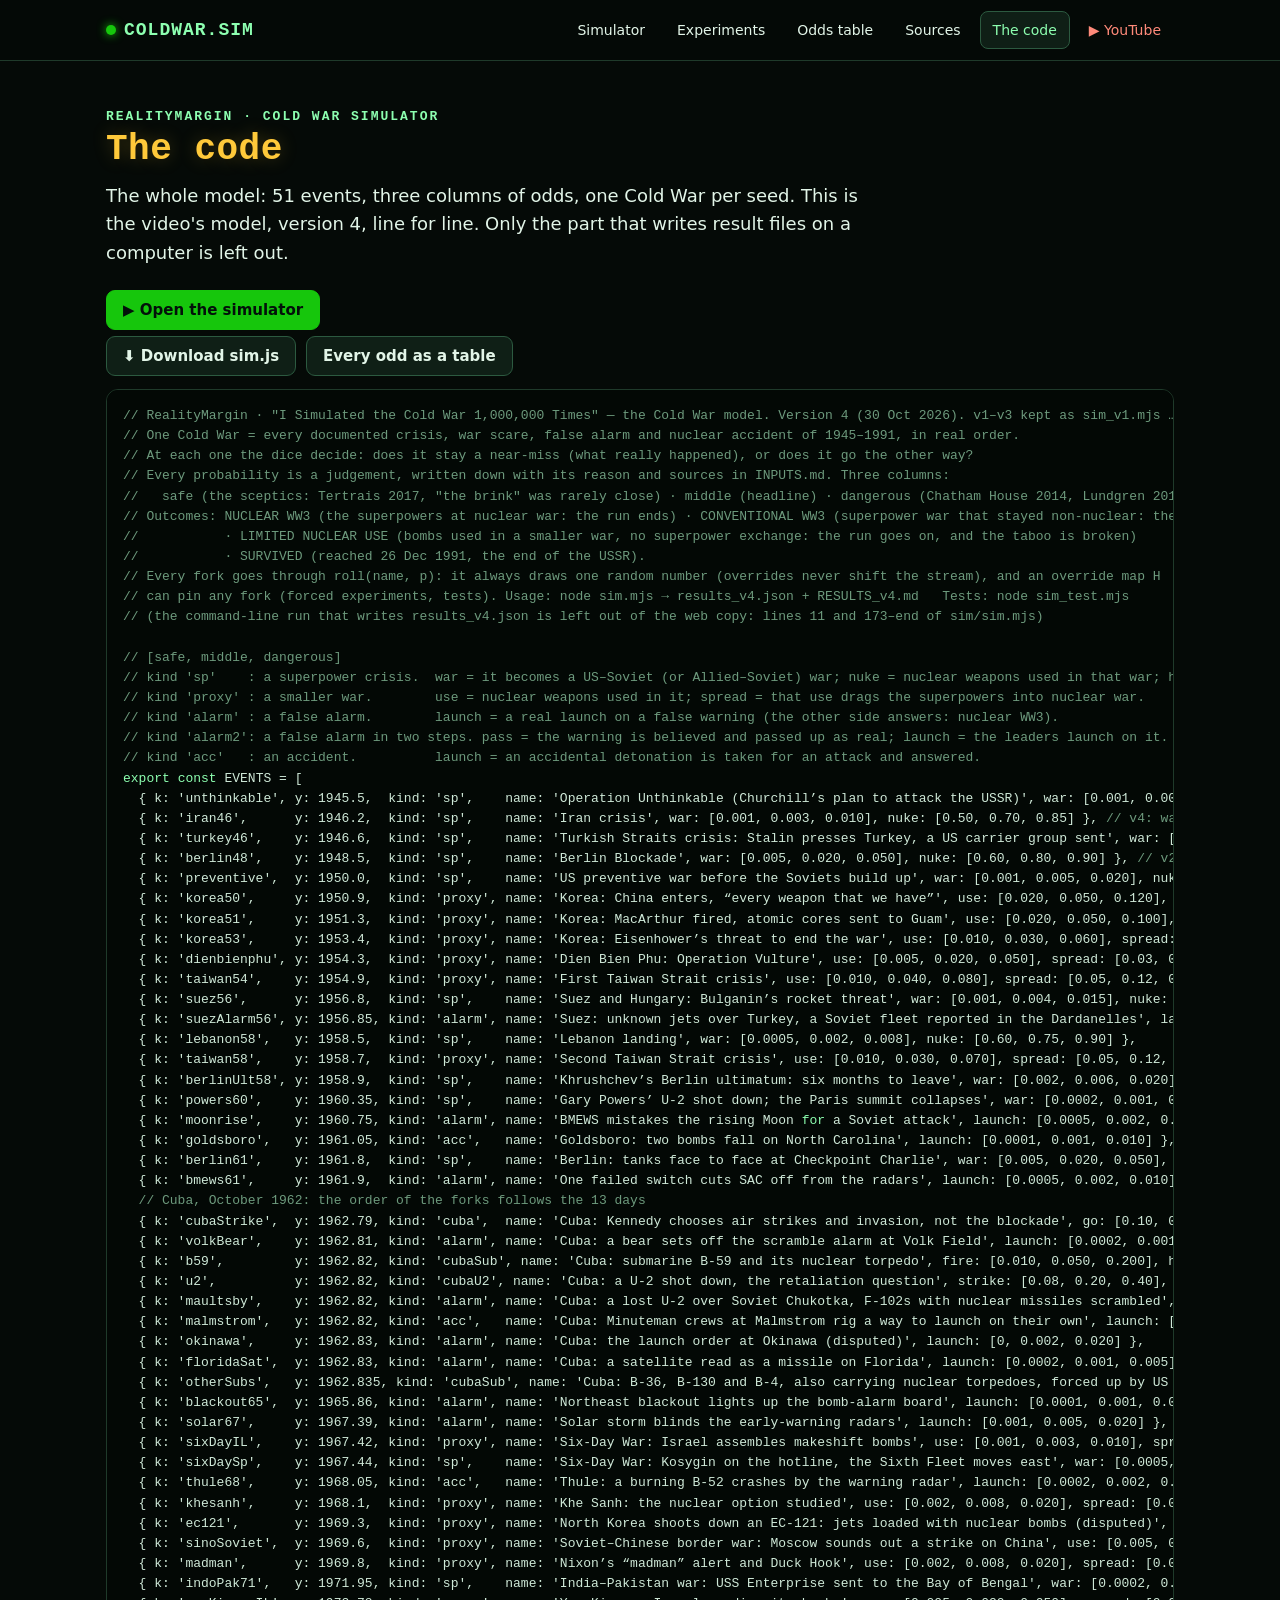
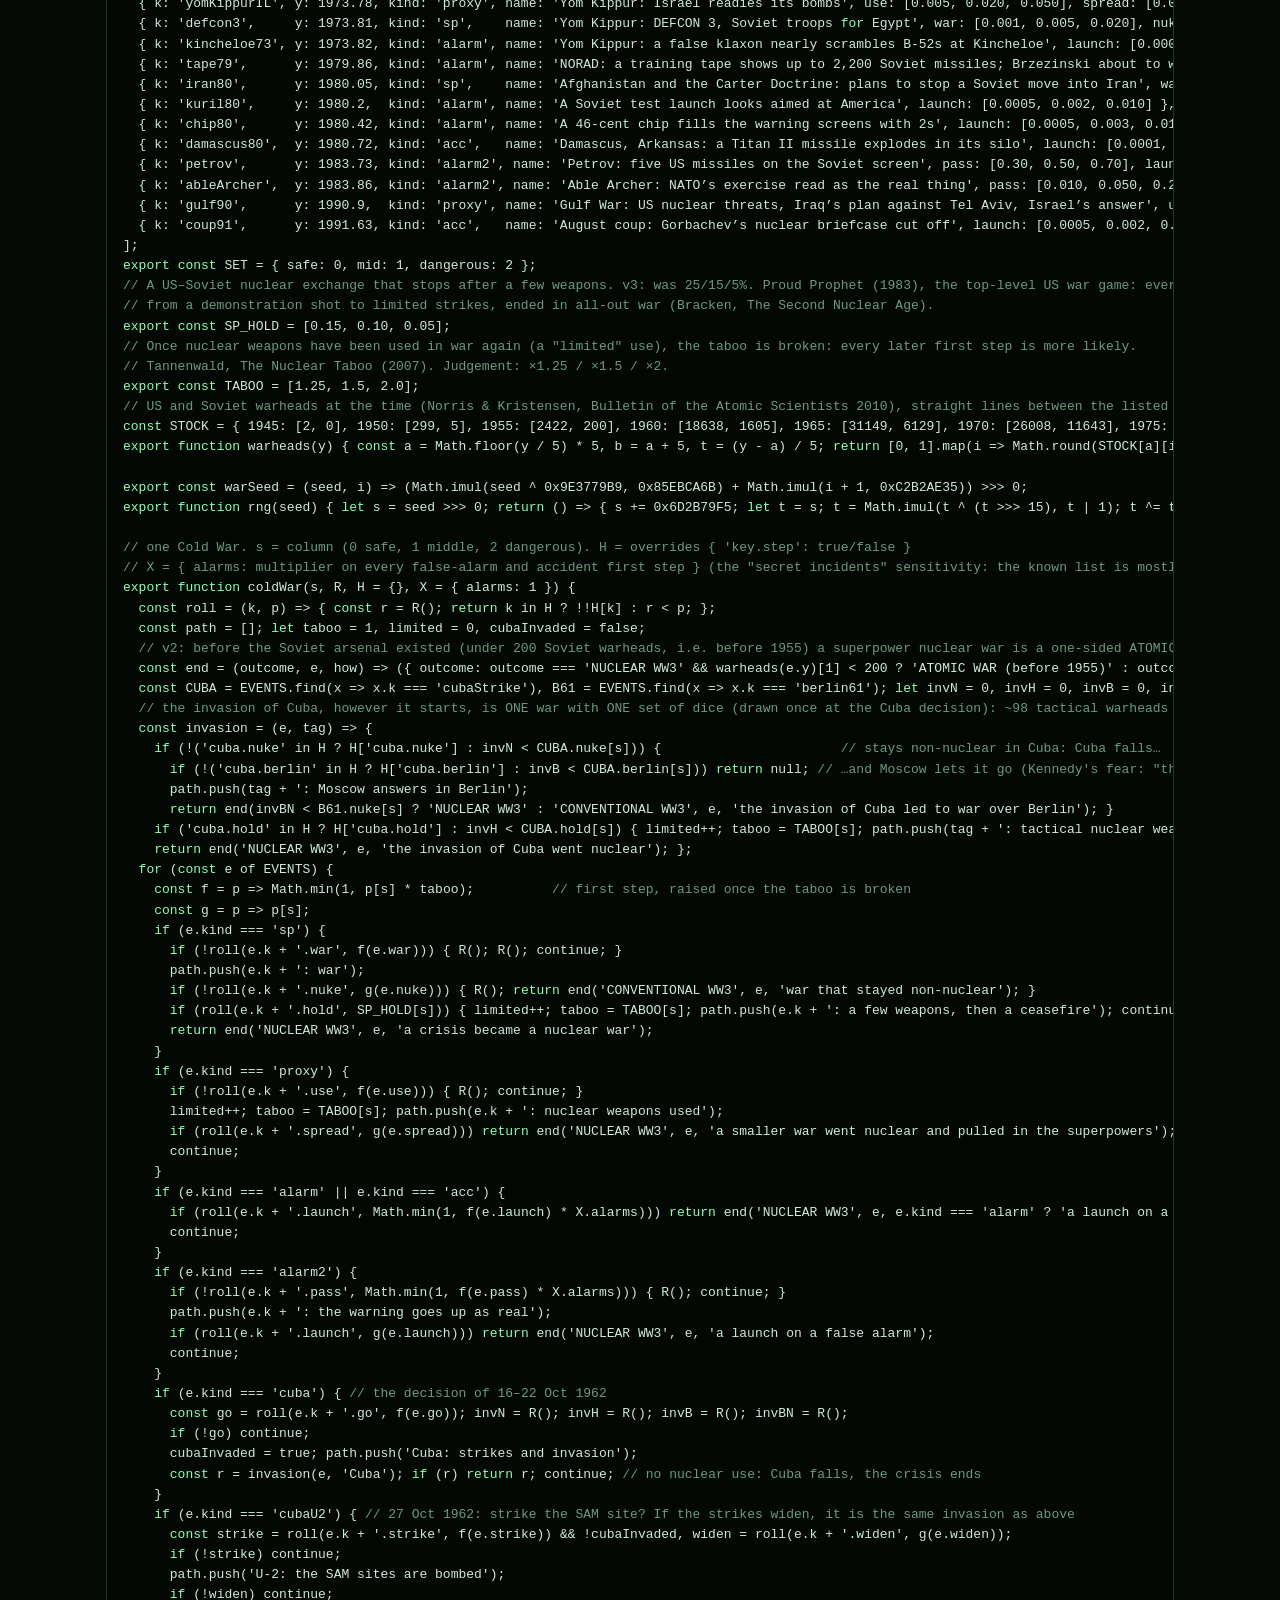
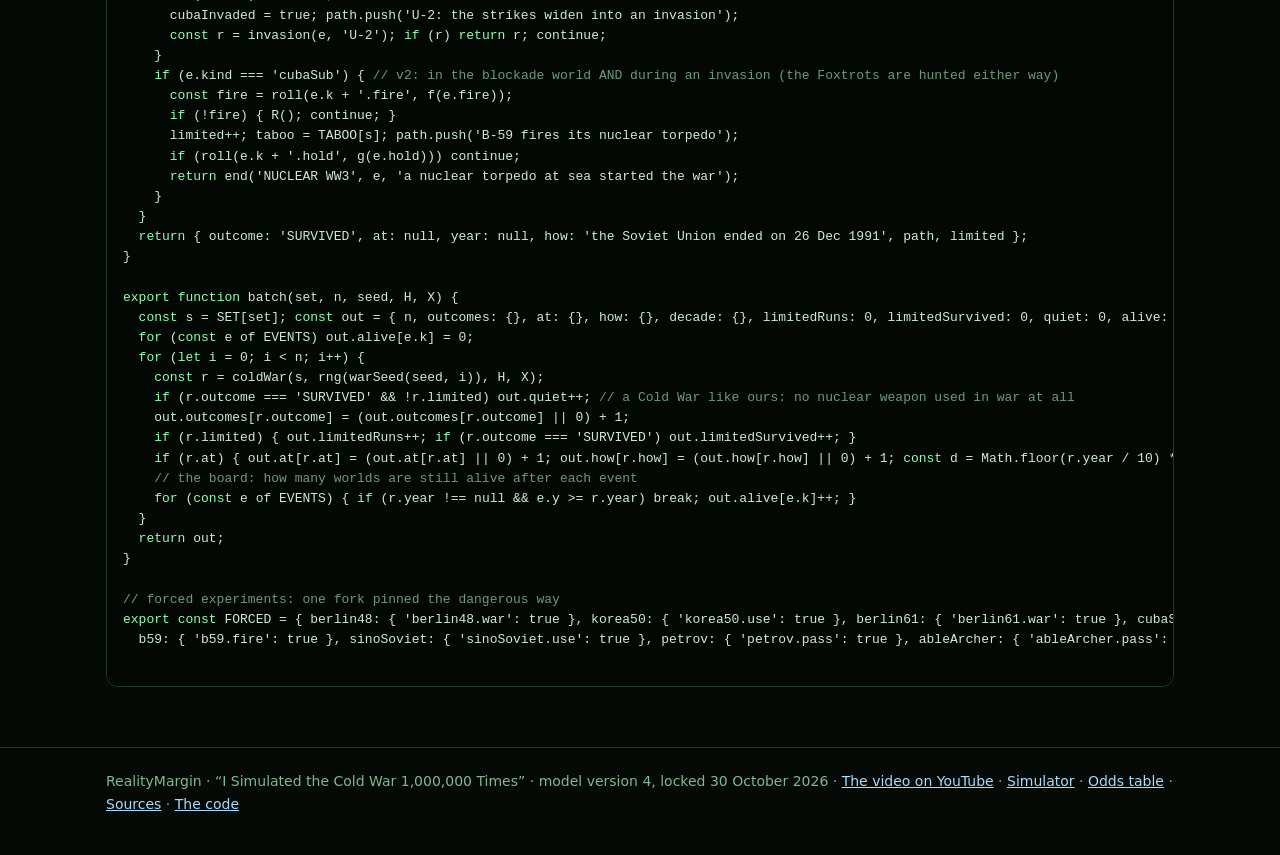
==== commit 06c11715: "Add files via upload" ====
--- a/run-it-yourself/code.html
+++ b/run-it-yourself/code.html
@@ -1,7 +1,7 @@
 <!doctype html>
-<html lang="en"><head><meta charset="utf-8"><meta name="viewport" content="width=device-width, initial-scale=1"><title>The code · Cold War Simulator</title>
+<html lang="en"><head><meta charset="utf-8"><meta name="viewport" content="width=device-width, initial-scale=1"><title>The code · Cold War Simulator · RealityMargin</title><meta name="theme-color" content="#050a07">
 <link rel="icon" href="data:image/svg+xml,%3Csvg xmlns='http://www.w3.org/2000/svg' viewBox='0 0 32 32'%3E%3Crect width='32' height='32' rx='6' fill='%23050a07'/%3E%3Cpath d='M6 22h20M10 22V12M16 22V7M22 22v-6' stroke='%238dffb0' stroke-width='3' stroke-linecap='round'/%3E%3C/svg%3E"><link rel="stylesheet" href="site.css"></head><body>
-<header class="nav"><div class="wrap navin"><a class="brand" href="index.html"><span class="dot"></span>COLDWAR.SIM</a><nav><a class="navbtn" href="index.html">Simulator</a><a class="navbtn" href="index.html#experiments">Experiments</a><a class="navbtn" href="odds.html">Odds table</a><a class="navbtn" href="sources.html">Sources</a><a class="navbtn on" href="code.html">The code</a></nav></div></header>
+<header class="nav"><div class="wrap navin"><a class="brand" href="index.html"><span class="dot"></span>COLDWAR.SIM</a><nav><a class="navbtn" href="index.html">Simulator</a><a class="navbtn" href="index.html#experiments">Experiments</a><a class="navbtn" href="odds.html">Odds table</a><a class="navbtn" href="sources.html">Sources</a><a class="navbtn on" href="code.html">The code</a><a class="navbtn yt" href="https://www.youtube.com/@realitymargin" target="_blank" rel="noopener">▶ YouTube</a></nav></div></header>
 <main class="wrap doc"><section class="hero" style="padding-bottom:0"><p class="kicker">REALITYMARGIN · COLD WAR SIMULATOR</p><h1>The code</h1><p class="lead">The whole model: 51 events, three columns of odds, one Cold War per seed. This is the video's model, version 4, line for line. Only the part that writes result files on a computer is left out.</p>
 <div class="row"><a class="btn primary" href="index.html#sim">▶ Open the simulator</a></div></section>
 <div class="row" style="margin:6px 0 12px"><a class="btn" href="sim.js" download>⬇ Download sim.js</a><a class="btn" href="odds.html">Every odd as a table</a></div><pre class="code"><span class="c">// RealityMargin · "I Simulated the Cold War 1,000,000 Times" — the Cold War model. Version 4 (30 Oct 2026). v1–v3 kept as sim_v1.mjs … sim_v3.mjs.</span>
@@ -177,5 +177,5 @@
   b59: { 'b59.fire': true }, sinoSoviet: { 'sinoSoviet.use': true }, petrov: { 'petrov.pass': true }, ableArcher: { 'ableArcher.pass': true } };
 
 </pre></main>
-<footer class="foot"><div class="wrap">RealityMargin · “I Simulated the Cold War 1,000,000 Times” · model version 4, locked 30 October 2026 · <a href="index.html">Simulator</a> · <a href="odds.html">Odds table</a> · <a href="sources.html">Sources</a> · <a href="code.html">The code</a></div></footer>
+<footer class="foot"><div class="wrap">RealityMargin · “I Simulated the Cold War 1,000,000 Times” · model version 4, locked 30 October 2026 · <a href="https://www.youtube.com/@realitymargin" target="_blank" rel="noopener">The video on YouTube</a> · <a href="index.html">Simulator</a> · <a href="odds.html">Odds table</a> · <a href="sources.html">Sources</a> · <a href="code.html">The code</a></div></footer>
 </body></html>
--- a/run-it-yourself/site.css
+++ b/run-it-yourself/site.css
@@ -19,7 +19,7 @@
 h1 { font: 700 clamp(30px, 6vw, 52px)/1.1 var(--mono); color: var(--amber); margin: 6px 0 12px; letter-spacing: .5px; text-shadow: 0 0 18px rgba(255,201,58,.25); }
 h2 { font: 700 21px/1.3 var(--mono); color: var(--amber); margin: 44px 0 14px; letter-spacing: .5px; display: flex; align-items: baseline; gap: 12px; flex-wrap: wrap; }
 h3 { font: 700 16px/1.3 var(--mono); color: var(--green); margin: 20px 0 6px; }
-.hint { font: 400 13px var(--sans); color: var(--muted); letter-spacing: 0; }
+.hint { font: 400 14px var(--sans); color: var(--muted); letter-spacing: 0; }
 .kicker { font: 600 13px var(--mono); color: var(--green); letter-spacing: 2px; margin: 0; }
 .lead { font-size: 18px; color: var(--text); max-width: 760px; margin: 0 0 22px; }
 .muted { color: var(--muted); } p { margin: 8px 0; }
@@ -38,31 +38,32 @@
 .steps { counter-reset: s; list-style: none; padding: 0; margin: 0 0 12px; display: grid; grid-template-columns: repeat(auto-fit, minmax(230px, 1fr)); gap: 12px; }
 .steps li { counter-increment: s; background: var(--panel); border: 1px solid var(--line); border-radius: 12px; padding: 14px 14px 14px 54px; position: relative; font-size: 15px; }
 .steps li::before { content: counter(s); position: absolute; left: 14px; top: 13px; width: 28px; height: 28px; border-radius: 50%; background: var(--amber); color: #04110a; font: 700 15px var(--mono); display: grid; place-items: center; }
-.cards { display: grid; grid-template-columns: repeat(auto-fit, minmax(240px, 1fr)); gap: 12px; }
+.cards { display: grid; grid-template-columns: repeat(3, 1fr); gap: 12px; }
+@media (max-width: 860px) { .cards { grid-template-columns: 1fr; } }
 .preset { text-align: left; font: inherit; color: var(--text); background: var(--panel); border: 1px solid var(--line); border-radius: 12px; padding: 14px 16px; cursor: pointer; transition: border-color .15s, background .15s; }
 .preset:hover { border-color: var(--green); background: var(--panel2); } .preset.on { border-color: var(--amber); background: #1a1a0c; }
-.preset .t { font: 700 15px var(--mono); color: var(--green); display: block; margin-bottom: 4px; } .preset.on .t { color: var(--amber); }
-.preset .d { font-size: 13px; color: var(--muted); display: block; } .preset .v { font: 600 13px var(--mono); color: var(--blue); display: block; margin-top: 8px; }
+.preset .t { font: 700 16px var(--mono); color: var(--green); display: block; margin-bottom: 4px; } .preset.on .t { color: var(--amber); }
+.preset .d { font-size: 15px; line-height: 1.45; color: var(--muted); display: block; } .preset .v { font: 600 14px var(--mono); color: var(--blue); display: block; margin-top: 8px; }
 /* sliders */
 .grid { display: grid; grid-template-columns: repeat(auto-fit, minmax(290px, 1fr)); gap: 18px 30px; }
-.slider label { display: flex; justify-content: space-between; gap: 12px; color: var(--text); font-size: 14px; font-weight: 600; }
+.slider label { display: flex; justify-content: space-between; gap: 12px; color: var(--text); font-size: 15px; font-weight: 600; }
 .slider label .val { font: 700 15px var(--mono); color: var(--blue); white-space: nowrap; }
-.slider small { display: block; color: var(--muted); font-size: 12px; margin-top: 2px; }
+.slider small { display: block; color: var(--muted); font-size: 14px; margin-top: 2px; }
 input[type=range] { width: 100%; accent-color: var(--amber); margin: 8px 0 2px; height: 22px; cursor: pointer; }
 /* controls */
 .controls { display: grid; grid-template-columns: repeat(auto-fit, minmax(230px, 1fr)); gap: 12px; }
-.controls label { display: flex; flex-direction: column; gap: 6px; font-size: 13px; color: var(--muted); font-weight: 600; }
+.controls label { display: flex; flex-direction: column; gap: 6px; font-size: 14px; color: var(--muted); font-weight: 600; }
 select, input[type=number], input[type=search] { font: 15px var(--sans); color: var(--text); background: var(--panel2); border: 1px solid var(--line2); border-radius: 9px; padding: 10px 12px; }
 input[type=search] { flex: 1 1 260px; min-width: 0; }
-.status { margin: 14px 0 0; font: 600 14px var(--mono); color: var(--muted); }
-.countline { margin: 6px 0 8px; } .counter { font: 700 clamp(30px, 6vw, 50px) var(--mono); color: var(--green); text-shadow: 0 0 12px rgba(141,255,176,.3); }
+.status { margin: 14px 0 0; font: 600 15px var(--mono); color: var(--muted); }
+.countline { margin: 6px 0 8px; } .counter { font: 700 clamp(24px, 4vw, 34px) var(--mono); color: var(--green); text-shadow: 0 0 12px rgba(141,255,176,.3); }
 .bar { height: 10px; background: #10261a; border-radius: 6px; overflow: hidden; } .bar i { display: block; height: 100%; background: var(--green2); width: 0; transition: width .15s; }
 .stack { display: flex; height: 24px; border-radius: 6px; overflow: hidden; background: #10261a; margin-top: 12px; } .stack i { display: block; height: 100%; }
 .res { display: grid; grid-template-columns: 1fr auto auto auto; gap: 8px 18px; align-items: center; font-size: 15px; margin-top: 16px; }
-.res .n, .res .d, .res .v { text-align: right; font-family: var(--mono); } .res .n { font-weight: 700; } .res .d { color: var(--muted); font-size: 13px; } .res .v { font-size: 13px; }
+.res .n, .res .d, .res .v { text-align: right; font-family: var(--mono); } .res .n { font-weight: 700; } .res .d { color: var(--muted); font-size: 14px; } .res .v { font-size: 14px; }
 .res .h { color: var(--muted); font-size: 12px; text-align: right; text-transform: uppercase; letter-spacing: 1px; } .res .h:first-child { text-align: left; }
 .res .sw { display: inline-block; width: 10px; height: 10px; border-radius: 2px; margin-right: 8px; vertical-align: middle; }
-#where h3 { margin-top: 22px; } .where { display: grid; grid-template-columns: 1fr auto auto; gap: 6px 16px; font-size: 14px; } .where .n, .where .d { text-align: right; font-family: var(--mono); } .where .d { color: var(--muted); }
+#where h3 { margin-top: 22px; } .where { display: grid; grid-template-columns: 1fr auto auto; gap: 6px 16px; font-size: 15px; } .where .n, .where .d { text-align: right; font-family: var(--mono); } .where .d { color: var(--muted); }
 /* tables */
 .tablewrap { overflow-x: auto; margin-top: 12px; }
 table { width: 100%; border-collapse: collapse; font-size: 14px; } th, td { padding: 8px; border-bottom: 1px solid #16301f; text-align: left; vertical-align: top; }
@@ -82,3 +83,9 @@
 .foot { border-top: 1px solid var(--line); margin-top: 60px; padding: 22px 0 40px; color: var(--muted); font-size: 14px; }
 #toast { position: fixed; left: 50%; bottom: 24px; transform: translateX(-50%); background: var(--amber); color: #04110a; padding: 10px 18px; border-radius: 9px; font-weight: 700; opacity: 0; transition: opacity .2s; pointer-events: none; z-index: 30; }
 @media (max-width: 600px) { .res { grid-template-columns: 1fr auto auto; } .res .v, .res .h.v { display: none; } .hero { padding-top: 28px; } .navbtn { padding: 6px 9px; font-size: 13px; } .btn.big { width: 100%; justify-content: center; } }
+/* the answer after a run */
+.headline { margin: 16px 0 4px; padding: 14px 16px; border: 1px solid var(--line2); border-radius: 10px; background: #071109; font-size: 18px; line-height: 1.5; }
+.headline .big { font: 700 clamp(26px, 4.5vw, 36px) var(--mono); color: var(--blue); } .headline .red { font-family: var(--mono); color: var(--red); } .headline .cmp { margin-top: 4px; font-weight: 650; }
+.headline .ok { color: var(--green); } .headline .bad { color: var(--red); }
+.navbtn.yt { color: #ff8a7a; }
+@media (max-width: 600px) { .nav { position: static; } html { scroll-padding-top: 12px; } nav { display: grid; grid-template-columns: repeat(3, 1fr); width: 100%; gap: 6px; } .navbtn { text-align: center; white-space: nowrap; border-color: var(--line); } .headline { font-size: 16px; } }
